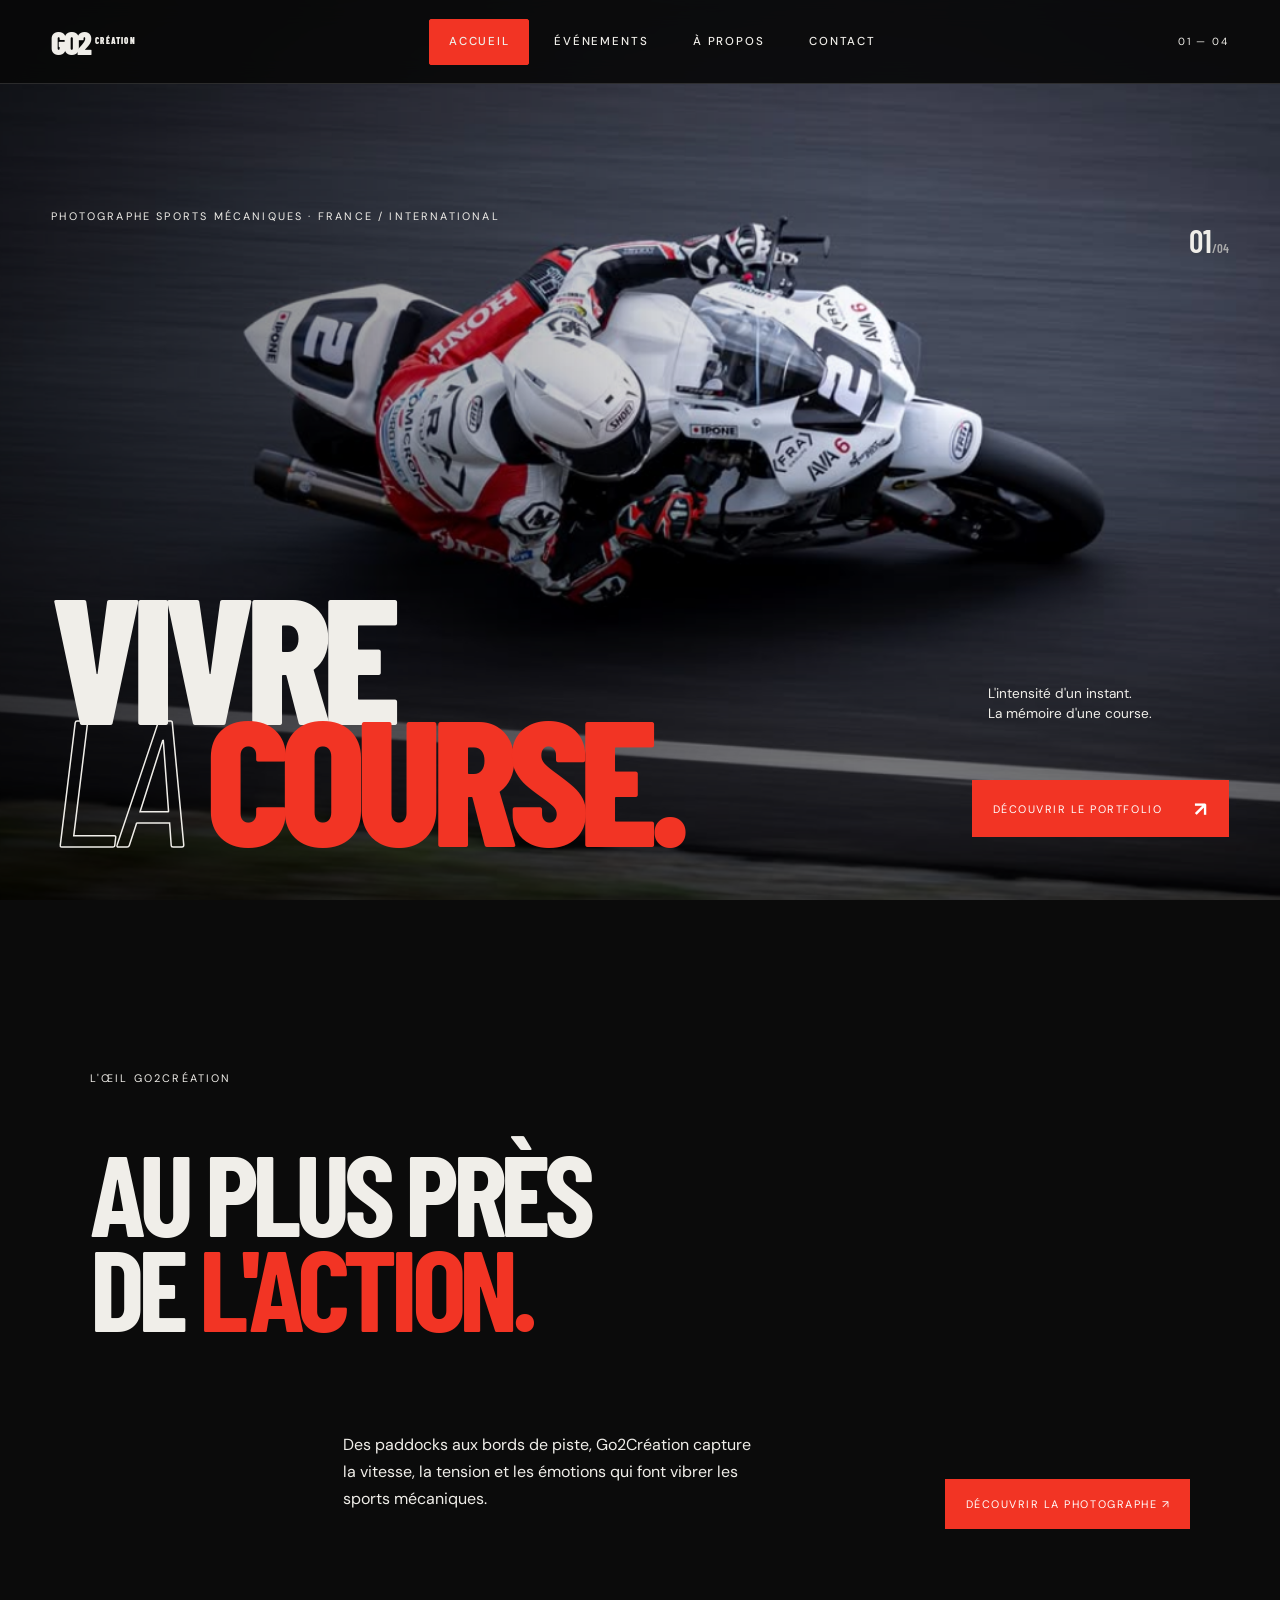
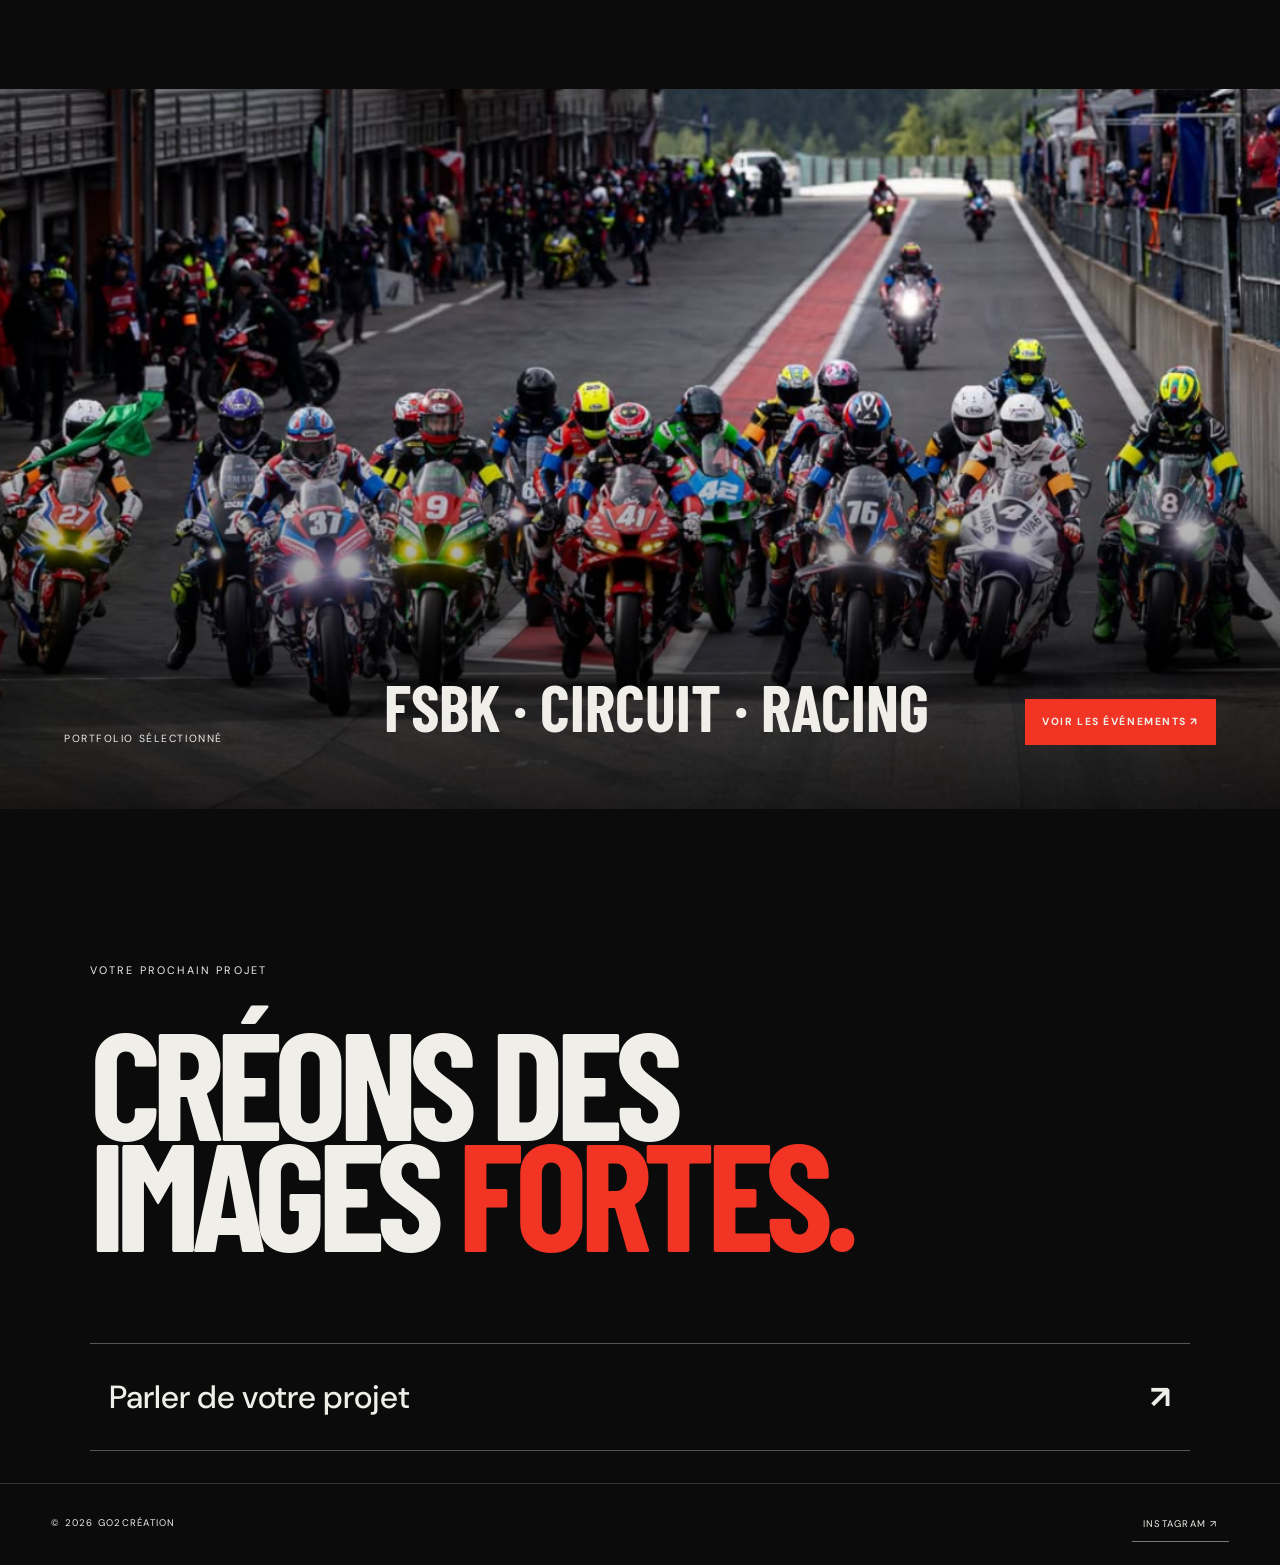
==== index.html @ c4bd7924 "Build Go2Creation motorsport photography portfolio" ====
<!doctype html><html lang="fr"><head><meta charset="UTF-8"><meta name="viewport" content="width=device-width,initial-scale=1"><meta name="description" content="Go2Création — photographe spécialisée en sports mécaniques, disponible en France et à l'international."><title>Go2Création — Photographe sports mécaniques</title><link rel="preconnect" href="https://fonts.googleapis.com"><link rel="preconnect" href="https://fonts.gstatic.com" crossorigin><link href="https://fonts.googleapis.com/css2?family=Barlow+Condensed:ital,wght@0,400;0,600;0,700;0,800;0,900;1,700&family=DM+Sans:wght@400;500;600&display=swap" rel="stylesheet"><link rel="stylesheet" href="styles.css"></head><body><div class="loader"><span>GO2</span><div class="loader-line"></div></div><header class="nav"><a class="logo" href="index.html">GO2<span>CRÉATION</span></a><button class="menu-toggle" aria-label="Ouvrir le menu" aria-expanded="false"><i></i><i></i></button><nav class="nav-links"><a class="active" href="index.html">Accueil</a><a href="events.html">Événements</a><a href="about.html">À propos</a><a href="contact.html">Contact</a></nav><span class="nav-index">01 — 04</span></header><main><section class="hero"><img src="image/Content_1.png" alt="Pilote moto en pleine courbe" class="hero-image"><div class="hero-shade"></div><p class="eyebrow hero-kicker">Photographe sports mécaniques · France / International</p><div class="hero-title"><h1>VIVRE<br><em>LA</em> <span>COURSE.</span></h1></div><p class="hero-copy">L'intensité d'un instant.<br>La mémoire d'une course.</p><a href="events.html" class="scroll-link"><span>Découvrir le portfolio</span><b>↗</b></a><p class="hero-number">01<span>/04</span></p></section><section class="intro section-pad"><p class="eyebrow reveal">L'œil Go2Création</p><h2 class="statement reveal">AU PLUS PRÈS<br>DE <span>L'ACTION.</span></h2><div class="intro-meta reveal"><p>Des paddocks aux bords de piste, Go2Création capture la vitesse, la tension et les émotions qui font vibrer les sports mécaniques.</p><a class="text-link" href="about.html">Découvrir la photographe ↗</a></div></section><section class="home-feature"><a href="events.html"><img src="image/Content_22.png" alt="Compétition de vitesse moto"><div><span>Portfolio sélectionné</span><strong>FSBK · CIRCUIT · RACING</strong><b>Voir les événements ↗</b></div></a></section><section class="contact home-cta section-pad"><p class="eyebrow reveal">Votre prochain projet</p><h2 class="reveal">CRÉONS DES<br>IMAGES <span>FORTES.</span></h2><a class="mail reveal" href="contact.html">Parler de votre projet <b>↗</b></a></section></main><footer class="site-footer"><p>© 2026 GO2CRÉATION</p><a href="https://www.instagram.com/go2creation/" target="_blank" rel="noopener">INSTAGRAM ↗</a></footer><script src="script.js"></script></body></html>
---- styles.css ----
:root{--ink:#0b0b0b;--paper:#f0eee9;--red:#f23424;--line:rgba(240,238,233,.22)}*{box-sizing:border-box}html{scroll-behavior:smooth}body{margin:0;background:var(--ink);color:var(--paper);font-family:'DM Sans',sans-serif;overflow-x:hidden}a{color:inherit;text-decoration:none}img{display:block;width:100%;height:100%;object-fit:cover}button{font:inherit}.loader{position:fixed;inset:0;z-index:100;background:var(--red);display:grid;place-content:center;transition:transform .8s cubic-bezier(.77,0,.18,1);transform-origin:top}.loader.done{transform:translateY(-100%)}.loader span{font:900 8rem/1 'Barlow Condensed';letter-spacing:-.08em}.loader-line{height:2px;background:#fff;margin-top:1rem;animation:loading .8s ease both}@keyframes loading{from{transform:scaleX(0)}to{transform:scaleX(1)}}.nav{position:fixed;z-index:20;top:0;left:0;width:100%;height:88px;padding:0 4vw;display:flex;align-items:center;justify-content:space-between;mix-blend-mode:difference}.logo{font:900 2rem/1 'Barlow Condensed';letter-spacing:-.07em}.logo span{font-size:.55rem;letter-spacing:.14em;margin-left:.35rem}.nav-links{display:flex;gap:2.5rem}.nav-links a{font:500 .72rem 'DM Sans';text-transform:uppercase;letter-spacing:.16em;position:relative}.nav-links a:after{content:"";position:absolute;left:0;right:100%;bottom:-6px;height:1px;background:white;transition:.3s}.nav-links a:hover:after{right:0}.nav-index{font-size:.65rem;letter-spacing:.18em}.menu-toggle{display:none}.hero{height:100svh;min-height:650px;position:relative;display:flex;align-items:flex-end;padding:0 4vw 7vh;overflow:hidden}.hero-image{position:absolute;inset:0;animation:heroZoom 12s ease-out both}@keyframes heroZoom{from{transform:scale(1.08)}to{transform:scale(1)}}.hero-shade{position:absolute;inset:0;background:linear-gradient(90deg,rgba(0,0,0,.6),transparent 68%),linear-gradient(0deg,rgba(0,0,0,.65),transparent 55%)}.eyebrow{text-transform:uppercase;letter-spacing:.2em;font-size:.68rem}.hero-kicker{position:absolute;top:22%;left:4vw}.hero-title{position:relative;z-index:1}.hero h1,.statement,.feature-info h3,.event-card h3,.about h2,.contact h2{font-family:'Barlow Condensed',sans-serif;margin:0;text-transform:uppercase;letter-spacing:-.055em}.hero h1{font-size:clamp(5.6rem,14vw,13.5rem);line-height:.68;font-weight:800}.hero h1 em{font-weight:400;color:transparent;-webkit-text-stroke:1.5px var(--paper)}.hero h1 span,.statement span,.about h2 span,.contact h2 span{color:var(--red)}.hero-copy{position:absolute;right:10vw;bottom:18%;line-height:1.5;font-size:.85rem}.scroll-link{position:absolute;right:4vw;bottom:7%;display:flex;gap:2rem;align-items:center;font-size:.7rem;text-transform:uppercase;letter-spacing:.15em}.scroll-link b{font-size:1.25rem}.hero-number{position:absolute;right:4vw;top:21%;font:600 2rem 'Barlow Condensed'}.hero-number span{font-size:.8rem;color:#aaa}.section-pad{padding:10rem 7vw}.intro{min-height:85vh;display:flex;flex-direction:column;justify-content:center}.statement{font-size:clamp(4rem,9vw,9rem);line-height:.83;font-weight:700;margin:3rem 0 5rem}.intro-meta{display:flex;align-items:flex-end;justify-content:flex-end;gap:15vw}.intro-meta>p:first-child{max-width:410px;font-size:1rem;line-height:1.7}.coords{font:.65rem/1.7 monospace;color:#8b8b8b}.events{background:var(--paper);color:var(--ink)}.section-head{display:flex;justify-content:space-between;border-bottom:1px solid #aaa;padding-bottom:1.2rem;margin-bottom:5rem}.section-head p:last-child{font-size:.7rem}.feature-image{height:65vw;max-height:790px}.image-hover{position:relative;overflow:hidden}.image-hover img{transition:transform .8s cubic-bezier(.2,.7,.2,1);filter:saturate(.85)}.image-hover:hover img{transform:scale(1.035)}.image-hover span{position:absolute;right:1.4rem;bottom:1.4rem;background:var(--paper);color:var(--ink);padding:.8rem 1rem;font-size:.65rem;text-transform:uppercase;letter-spacing:.1em;transform:translateY(10px);opacity:0;transition:.3s}.image-hover:hover span{transform:none;opacity:1}.feature-info{display:grid;grid-template-columns:8vw 1fr auto;padding:2rem 0 7rem}.feature-info h3{font-size:clamp(3rem,7vw,7rem);line-height:.8}.feature-info div p,.event-card div>p:last-child{font-size:.68rem;text-transform:uppercase;letter-spacing:.1em;margin-top:1.3rem}.event-no,.year{font:600 1.1rem 'Barlow Condensed'}.event-grid{display:grid;grid-template-columns:1fr 1fr;gap:8vw}.event-card .image-hover{height:58vw;max-height:680px}.event-card.offset{margin-top:13rem}.event-card>div:last-child{padding:1.5rem 0 6rem;position:relative}.event-card h3{font-size:clamp(3rem,6vw,6rem);line-height:1}.event-card>div>p:first-child{font:600 1rem 'Barlow Condensed';position:absolute;right:0}.event-card b{float:right}.archive{margin-top:5rem}.archive>.eyebrow{margin-bottom:2rem}.archive a{display:grid;grid-template-columns:8vw 1fr 1fr auto;align-items:center;border-top:1px solid #aaa;padding:1.8rem 0;transition:.25s}.archive a:last-child{border-bottom:1px solid #aaa}.archive a:hover{padding-left:1rem;background:#e4e1db}.archive span{font:.8rem monospace}.archive strong{font:600 clamp(1.6rem,3vw,3rem) 'Barlow Condensed'}.archive small{letter-spacing:.12em}.gallery{padding:0 0 8rem}.marquee{overflow:hidden;padding:3rem 0;border-bottom:1px solid var(--line);font:700 clamp(3rem,7vw,7rem)/1 'Barlow Condensed';white-space:nowrap;color:transparent;-webkit-text-stroke:1px #777}.marquee div{width:max-content;animation:marquee 25s linear infinite}@keyframes marquee{to{transform:translateX(-50%)}}.gallery-grid,.gallery-more{padding:6rem 4vw;display:grid;grid-template-columns:repeat(3,1fr);grid-auto-rows:28vw;gap:1.2vw}.gallery-item{padding:0;border:0;background:none;overflow:hidden;cursor:zoom-in}.gallery-item img{transition:.6s}.gallery-item:hover img{transform:scale(1.04);filter:brightness(.75)}.gallery-item.tall{grid-row:span 2}.gallery-item.wide{grid-column:span 2}.gallery-more{padding-top:1.2vw}.load-more{display:flex;justify-content:space-between;width:calc(100% - 8vw);margin:0 4vw;background:transparent;border:1px solid #555;color:white;text-transform:uppercase;letter-spacing:.16em;padding:1.4rem;cursor:pointer;transition:.3s}.load-more:hover{background:var(--red);border-color:var(--red)}.about{display:grid;grid-template-columns:1fr 1fr;gap:9vw;background:#151515}.about-photo{height:720px;position:relative}.about-photo:before{content:"";position:absolute;z-index:1;inset:0;border:1px solid rgba(255,255,255,.2)}.about-photo span{position:absolute;bottom:1rem;left:1rem;z-index:2;font-size:.6rem;text-transform:uppercase;letter-spacing:.14em}.about-copy{align-self:center}.about h2{font-size:clamp(5rem,9vw,9rem);line-height:.75;margin:2rem 0 4rem}.about .lead{font:500 1.7rem/1.35 'Barlow Condensed';text-transform:uppercase;max-width:460px}.body-copy{color:#a8a8a8;line-height:1.8;max-width:500px;font-size:.9rem}.clients{display:grid;grid-template-columns:1fr 2fr;border-top:1px solid #444;margin-top:4rem;padding-top:1.5rem;font-size:.65rem;line-height:1.8}.clients span{color:#777}.clients p{margin:0}.contact{padding-bottom:2rem}.contact h2{font-size:clamp(5rem,12vw,12rem);line-height:.72;margin:3rem 0 6rem}.contact h2 em{font-weight:400;color:transparent;-webkit-text-stroke:1px var(--paper)}.mail{display:flex;justify-content:space-between;align-items:center;border-top:1px solid #555;border-bottom:1px solid #555;padding:2rem 0;font:500 clamp(1.1rem,2.5vw,2.4rem) 'DM Sans'}.mail:hover{color:var(--red)}.footer-row{padding:7rem 0 1rem;display:flex;justify-content:space-between;font-size:.6rem;letter-spacing:.12em}.footer-row div{display:flex;gap:2rem}.reveal{opacity:0;transform:translateY(35px);transition:opacity .8s,transform .8s}.reveal.visible{opacity:1;transform:none}.lightbox{position:fixed;inset:0;width:100%;height:100%;max-width:none;max-height:none;margin:0;border:0;padding:4vw;background:rgba(0,0,0,.94);z-index:50}.lightbox[open]{display:grid;place-items:center}.lightbox img{object-fit:contain;max-height:88vh}.lightbox button{position:absolute;right:2rem;top:1rem;border:0;background:none;color:white;font-size:2.5rem;cursor:pointer}
@media(max-width:760px){.nav{height:68px}.nav-index{display:none}.menu-toggle{display:block;border:0;background:none;width:32px;height:24px;position:relative;z-index:2}.menu-toggle i{display:block;height:1px;background:white;margin:7px 0}.nav-links{position:fixed;inset:0;background:var(--red);display:flex;flex-direction:column;align-items:center;justify-content:center;gap:2rem;transform:translateY(-100%);transition:.5s;mix-blend-mode:normal}.nav-links.open{transform:none}.nav-links a{font:700 3.5rem 'Barlow Condensed'}.hero{padding-bottom:12vh}.hero h1{font-size:24vw;line-height:.73}.hero-kicker{top:18%}.hero-copy{display:none}.hero-number{top:15%}.section-pad{padding:7rem 5vw}.statement{font-size:15vw}.intro-meta{justify-content:space-between;gap:2rem}.feature-image{height:70vh}.feature-info{grid-template-columns:15vw 1fr}.feature-info .year{display:none}.event-grid{grid-template-columns:1fr;gap:0}.event-card.offset{margin-top:1rem}.event-card .image-hover{height:65vh}.archive a{grid-template-columns:12vw 1fr auto}.archive small{display:none}.gallery-grid,.gallery-more{grid-template-columns:1fr 1fr;grid-auto-rows:55vw;padding:4rem 4vw;gap:2vw}.gallery-item.wide{grid-column:span 2}.about{grid-template-columns:1fr}.about-photo{height:65vh}.about-copy{padding-top:2rem}.contact h2{font-size:19vw}.footer-row{flex-wrap:wrap;gap:2rem}.footer-row div{order:3;width:100%}.loader span{font-size:6rem}}
@media(prefers-reduced-motion:reduce){*{scroll-behavior:auto!important;animation:none!important;transition:none!important}.reveal{opacity:1;transform:none}}
.archive-hero{min-height:75vh;padding:12rem 7vw 5rem;display:flex;flex-direction:column;justify-content:flex-end}.archive-hero h1{font:800 clamp(4.5rem,10vw,10rem)/.77 'Barlow Condensed';letter-spacing:-.05em;margin:2rem 0}.archive-hero h1 span{color:var(--red)}.archive-hero>div{display:flex;align-items:center;justify-content:space-between}.archive-hero>div>p{max-width:380px;color:#999;line-height:1.6}.upload-open,.form-submit{border:0;background:var(--red);color:white;padding:1.2rem 1.5rem;text-transform:uppercase;letter-spacing:.12em;font-size:.7rem;cursor:pointer}.event-archive{background:var(--paper);color:var(--ink);padding-top:5rem}.archive-toolbar{display:flex;justify-content:space-between;border-bottom:1px solid #aaa;padding-bottom:1.2rem;margin-bottom:3rem}.archive-toolbar p:last-child{font-size:.65rem;letter-spacing:.14em}.event-mosaic{display:grid;grid-template-columns:repeat(12,1fr);gap:1.5vw}.event-tile{grid-column:span 6;height:43vw;max-height:620px;position:relative;overflow:hidden;color:white}.event-tile:nth-child(3n+1){grid-column:span 7}.event-tile:nth-child(3n+2){grid-column:span 5}.event-tile img{transition:transform .8s}.event-tile:hover img{transform:scale(1.04)}.event-tile:after{content:"";position:absolute;inset:0;background:linear-gradient(0deg,rgba(0,0,0,.85),transparent 65%)}.event-tile>div{position:absolute;z-index:1;left:2rem;right:2rem;bottom:2rem}.event-tile p{font-size:.6rem;letter-spacing:.13em;text-transform:uppercase}.event-tile h2{font:700 clamp(2.3rem,4.5vw,4.8rem)/.9 'Barlow Condensed';text-transform:uppercase;margin:.5rem 0}.event-tile b{font-size:.62rem;text-transform:uppercase;letter-spacing:.13em}.tile-index{position:absolute;z-index:1;top:1.5rem;left:1.5rem;font:600 1rem 'Barlow Condensed'}.upload-dialog{width:min(720px,calc(100% - 2rem));max-width:none;border:0;padding:0;background:#161616;color:white}.upload-dialog::backdrop{background:rgba(0,0,0,.85)}.upload-dialog form{padding:4rem}.upload-dialog h2{font:800 clamp(3.5rem,7vw,6rem)/.75 'Barlow Condensed';margin:1.5rem 0 3rem}.upload-dialog h2 span{color:var(--red)}.dialog-close{position:absolute;top:1rem;right:1.2rem;background:none;border:0;color:white;font-size:2rem;cursor:pointer}.upload-dialog label{display:flex;flex-direction:column;gap:.6rem;margin:1rem 0;font-size:.65rem;text-transform:uppercase;letter-spacing:.1em}.upload-dialog input,.upload-dialog textarea{background:#222;border:1px solid #444;color:white;padding:1rem;font:400 .85rem 'DM Sans';resize:vertical}.form-row{display:grid;grid-template-columns:1fr 1fr;gap:1rem}.folder-picker{border:1px dashed #666;padding:1.2rem;position:relative;cursor:pointer}.folder-picker strong{font:600 1.2rem 'Barlow Condensed'}.folder-picker input{position:absolute;opacity:0;pointer-events:none}.folder-picker small{color:#888;text-transform:none;letter-spacing:0}.form-submit{width:100%;display:flex;justify-content:space-between;margin-top:1.5rem}.storage-note{font-size:.65rem;line-height:1.5;color:#777}.detail-loading{min-height:100vh;display:grid;place-content:center}.event-detail-hero{height:85vh;position:relative}.event-detail-hero>div:last-child{position:absolute;z-index:2;left:7vw;bottom:5rem}.event-detail-hero a,.event-detail-hero p{font-size:.65rem;text-transform:uppercase;letter-spacing:.13em}.event-detail-hero h1{font:800 clamp(4.5rem,10vw,10rem)/.8 'Barlow Condensed';text-transform:uppercase;max-width:900px;margin:1rem 0}.event-story{display:grid;grid-template-columns:1fr 2fr 1fr;gap:4rem;align-items:start}.event-story>p:nth-child(2){font:500 clamp(1.4rem,2.5vw,2.3rem)/1.45 'Barlow Condensed';margin:0}.event-story span{font-size:.65rem;letter-spacing:.13em;text-align:right}.event-photo-grid{padding:0 4vw 8rem;columns:3;column-gap:1.2vw}.event-photo-grid .gallery-item{width:100%;margin-bottom:1.2vw;break-inside:avoid}.event-photo-grid .gallery-item img{height:auto}.about-photo img{object-position:center}
@media(max-width:760px){.archive-hero{padding:9rem 5vw 4rem}.archive-hero h1{font-size:18vw}.archive-hero>div{align-items:flex-start;flex-direction:column;gap:2rem}.event-mosaic{display:block}.event-tile,.event-tile:nth-child(n){display:block;height:70vh;margin-bottom:1rem}.upload-dialog form{padding:3.5rem 1.5rem 2rem}.form-row{grid-template-columns:1fr}.event-detail-hero{height:75vh}.event-detail-hero>div:last-child{left:5vw;bottom:3rem}.event-detail-hero h1{font-size:18vw}.event-story{grid-template-columns:1fr;gap:1.5rem}.event-story span{text-align:left}.event-photo-grid{columns:2;column-gap:2vw}.event-photo-grid .gallery-item{margin-bottom:2vw}}
.nav-links a.active:after{right:0}.text-link{font-size:.7rem;text-transform:uppercase;letter-spacing:.14em;border-bottom:1px solid #666;padding-bottom:.5rem}.home-feature{height:80vh;min-height:600px;position:relative;overflow:hidden}.home-feature>a{display:block;height:100%}.home-feature img{transition:transform 1s}.home-feature:hover img{transform:scale(1.025)}.home-feature:after{content:"";position:absolute;inset:0;background:linear-gradient(0deg,rgba(0,0,0,.8),transparent 60%);pointer-events:none}.home-feature div{position:absolute;z-index:1;left:5vw;right:5vw;bottom:4rem;display:grid;grid-template-columns:1fr 2fr auto;align-items:end}.home-feature span,.home-feature b{font-size:.65rem;text-transform:uppercase;letter-spacing:.15em}.home-feature strong{font:700 clamp(2.5rem,5vw,5rem) 'Barlow Condensed'}.home-cta{padding-top:9rem}.site-footer{padding:1.4rem 4vw;border-top:1px solid #333;background:var(--ink);display:flex;justify-content:space-between;font-size:.6rem;letter-spacing:.13em}.page-hero{min-height:78vh;padding:11rem 7vw 5rem;display:flex;flex-direction:column;justify-content:flex-end;background:#111}.page-hero h1,.contact-page h1{font:800 clamp(7rem,16vw,15rem)/.66 'Barlow Condensed';letter-spacing:-.06em;margin:2.5rem 0;text-transform:uppercase}.page-hero h1 span,.contact-page h1 span{color:var(--red)}.page-hero>p:last-child{max-width:390px;line-height:1.6;color:#aaa}.about-hero{background:linear-gradient(120deg,#101010,#1d1d1d)}.about-strip{height:75vh;position:relative}.about-strip:after{content:"";position:absolute;inset:0;background:rgba(0,0,0,.45)}.about-strip blockquote{position:absolute;z-index:1;left:7vw;bottom:6rem;max-width:700px;margin:0;font:600 clamp(2.5rem,5vw,5rem)/1 'Barlow Condensed';text-transform:uppercase}.contact-page{min-height:calc(100svh - 50px);position:relative;padding:9rem 7vw 5rem}.contact-bg{position:absolute;inset:0}.contact-inner{position:relative;z-index:1;max-width:900px}.contact-page h1{font-size:clamp(6rem,13vw,12rem)}.contact-lead{max-width:520px;line-height:1.7;color:#ccc;margin-bottom:3rem}.contact-button{display:grid;grid-template-columns:1fr 2fr auto;align-items:center;border-top:1px solid rgba(255,255,255,.4);padding:1.5rem 0;transition:.25s}.contact-button:hover{padding-left:1rem;color:var(--red)}.contact-button span{font-size:.65rem;text-transform:uppercase;letter-spacing:.14em}.contact-button strong{font:500 clamp(1.2rem,2.3vw,2rem) 'DM Sans'}.availability{display:flex;justify-content:space-between;margin-top:3rem;font-size:.65rem;text-transform:uppercase;letter-spacing:.12em}.availability p:first-child span{display:inline-block;width:7px;height:7px;border-radius:50%;background:#4ade80;margin-right:.5rem}@media(max-width:760px){.home-feature div{grid-template-columns:1fr;gap:.7rem}.home-feature{height:65vh}.page-hero{min-height:70vh;padding-left:5vw}.page-hero h1{font-size:24vw}.contact-page{padding:8rem 5vw 4rem}.contact-page h1{font-size:22vw}.contact-button{grid-template-columns:1fr auto}.contact-button strong{display:none}.availability{display:block}.site-footer{padding:1.4rem 5vw}}
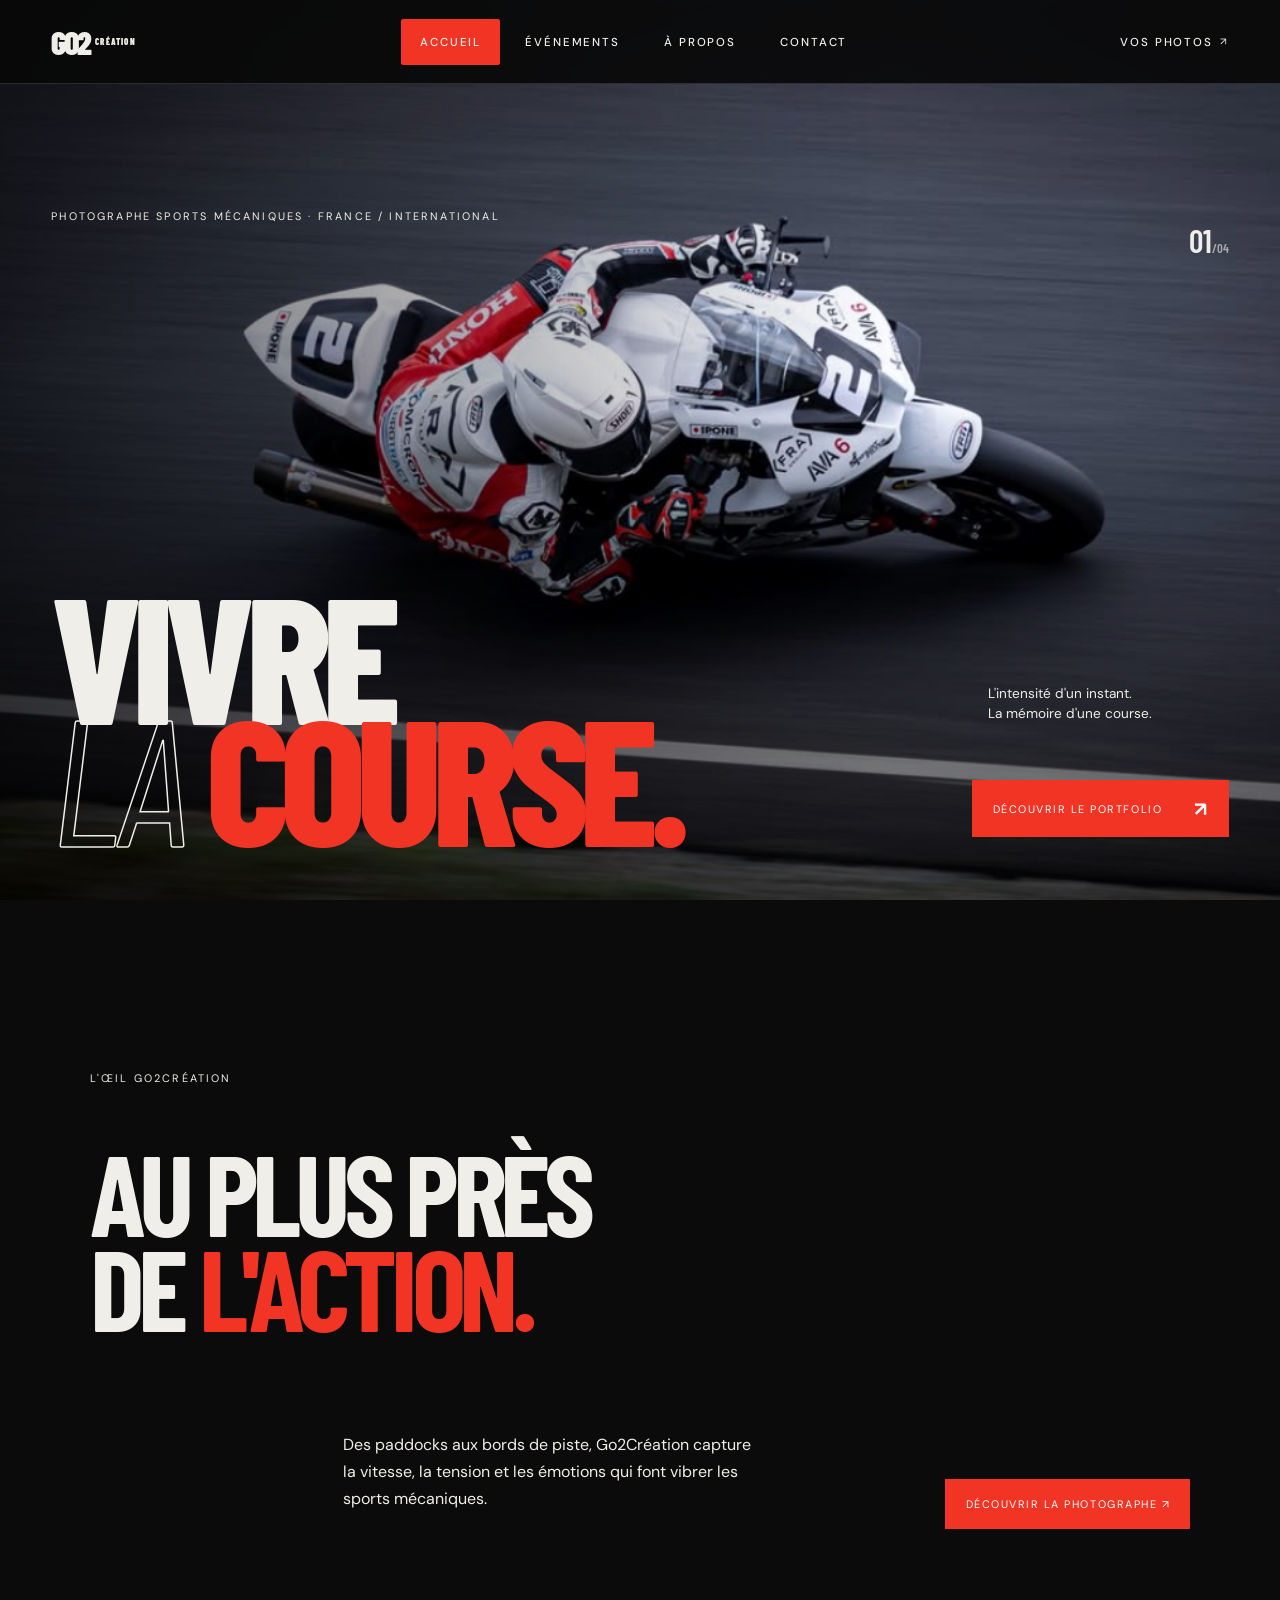
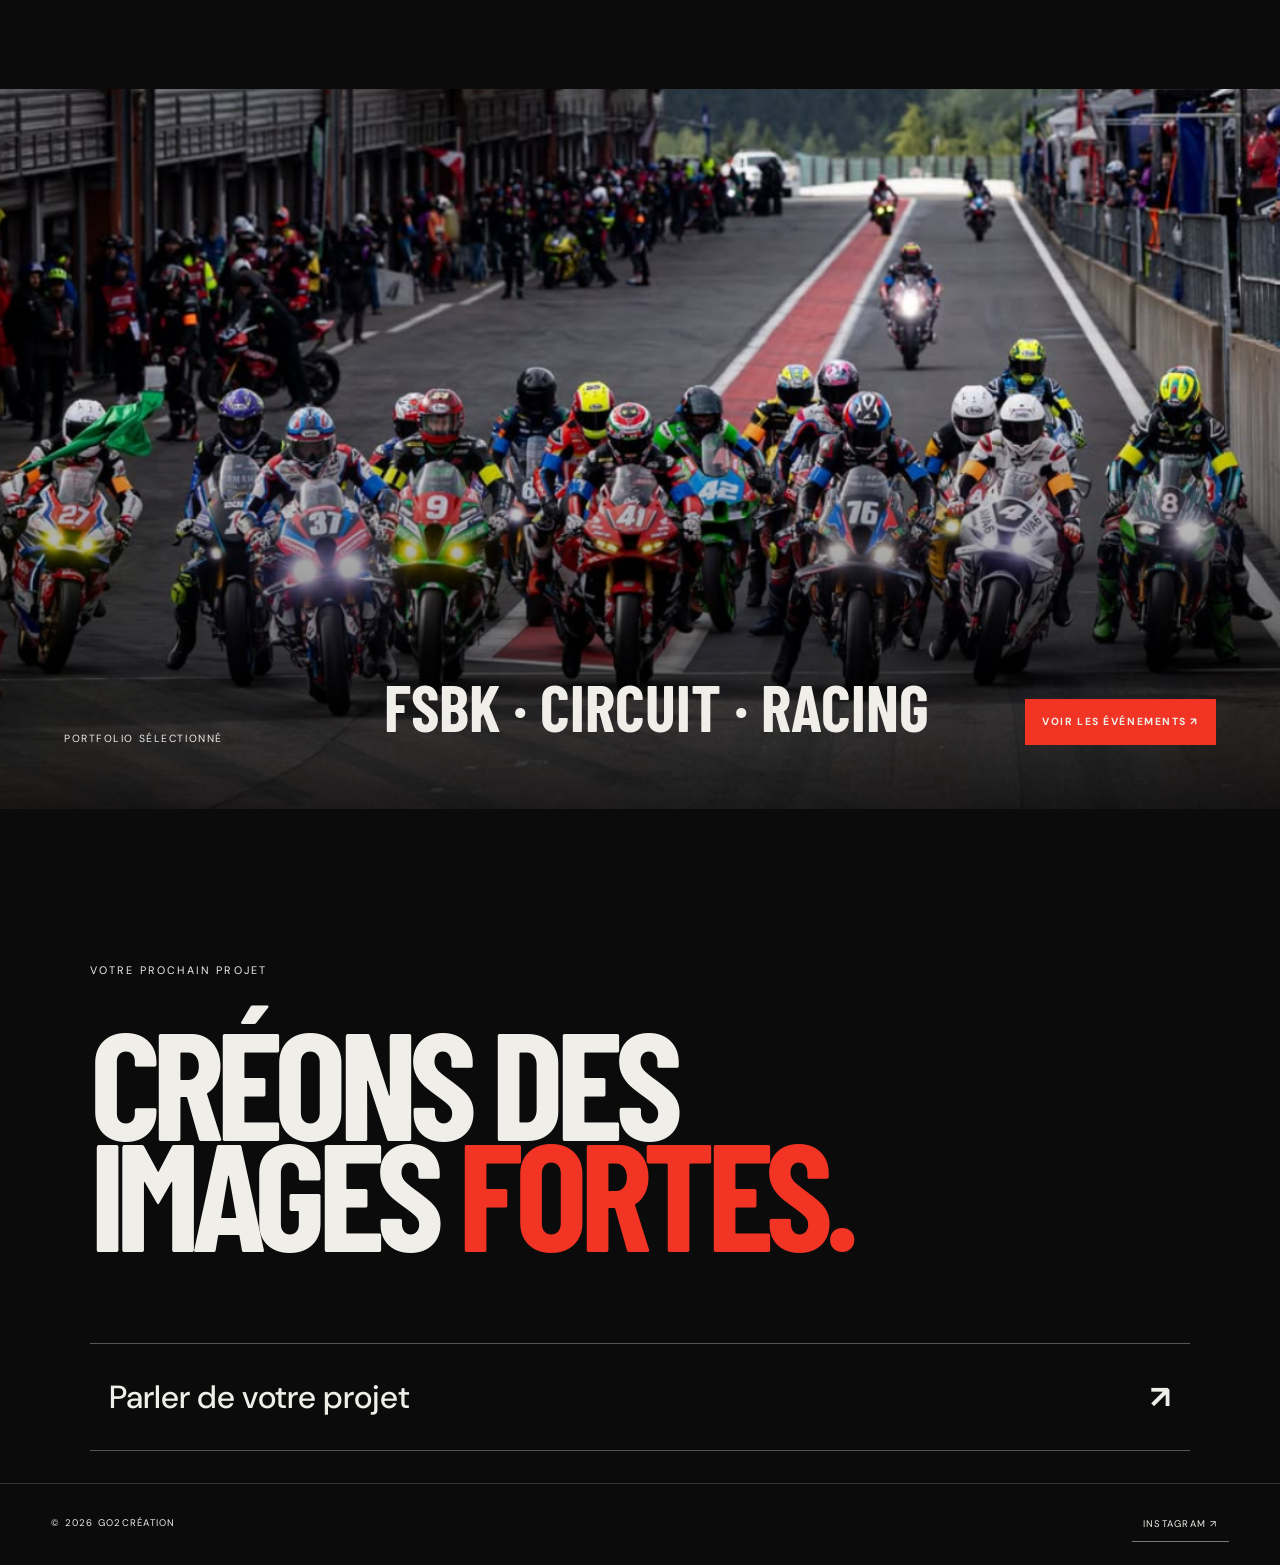
==== commit 98269a9a: "Adapt site for OVH hosting: responsive fixes, contact form, nav rework Deployment moved from GitHub " ====
--- a/index.html
+++ b/index.html
@@ -1 +1 @@
-<!doctype html><html lang="fr"><head><meta charset="UTF-8"><meta name="viewport" content="width=device-width,initial-scale=1"><meta name="description" content="Go2Création — photographe spécialisée en sports mécaniques, disponible en France et à l'international."><title>Go2Création — Photographe sports mécaniques</title><link rel="preconnect" href="https://fonts.googleapis.com"><link rel="preconnect" href="https://fonts.gstatic.com" crossorigin><link href="https://fonts.googleapis.com/css2?family=Barlow+Condensed:ital,wght@0,400;0,600;0,700;0,800;0,900;1,700&family=DM+Sans:wght@400;500;600&display=swap" rel="stylesheet"><link rel="stylesheet" href="styles.css"></head><body><div class="loader"><span>GO2</span><div class="loader-line"></div></div><header class="nav"><a class="logo" href="index.html">GO2<span>CRÉATION</span></a><button class="menu-toggle" aria-label="Ouvrir le menu" aria-expanded="false"><i></i><i></i></button><nav class="nav-links"><a class="active" href="index.html">Accueil</a><a href="events.html">Événements</a><a href="about.html">À propos</a><a href="contact.html">Contact</a></nav><span class="nav-index">01 — 04</span></header><main><section class="hero"><img src="image/Content_1.png" alt="Pilote moto en pleine courbe" class="hero-image"><div class="hero-shade"></div><p class="eyebrow hero-kicker">Photographe sports mécaniques · France / International</p><div class="hero-title"><h1>VIVRE<br><em>LA</em> <span>COURSE.</span></h1></div><p class="hero-copy">L'intensité d'un instant.<br>La mémoire d'une course.</p><a href="events.html" class="scroll-link"><span>Découvrir le portfolio</span><b>↗</b></a><p class="hero-number">01<span>/04</span></p></section><section class="intro section-pad"><p class="eyebrow reveal">L'œil Go2Création</p><h2 class="statement reveal">AU PLUS PRÈS<br>DE <span>L'ACTION.</span></h2><div class="intro-meta reveal"><p>Des paddocks aux bords de piste, Go2Création capture la vitesse, la tension et les émotions qui font vibrer les sports mécaniques.</p><a class="text-link" href="about.html">Découvrir la photographe ↗</a></div></section><section class="home-feature"><a href="events.html"><img src="image/Content_22.png" alt="Compétition de vitesse moto"><div><span>Portfolio sélectionné</span><strong>FSBK · CIRCUIT · RACING</strong><b>Voir les événements ↗</b></div></a></section><section class="contact home-cta section-pad"><p class="eyebrow reveal">Votre prochain projet</p><h2 class="reveal">CRÉONS DES<br>IMAGES <span>FORTES.</span></h2><a class="mail reveal" href="contact.html">Parler de votre projet <b>↗</b></a></section></main><footer class="site-footer"><p>© 2026 GO2CRÉATION</p><a href="https://www.instagram.com/go2creation/" target="_blank" rel="noopener">INSTAGRAM ↗</a></footer><script src="script.js"></script></body></html>
+<!doctype html><html lang="fr"><head><meta charset="UTF-8"><meta name="viewport" content="width=device-width,initial-scale=1"><meta name="description" content="Go2Création — photographe spécialisée en sports mécaniques, disponible en France et à l'international."><title>Go2Création — Photographe sports mécaniques</title><link rel="preconnect" href="https://fonts.googleapis.com"><link rel="preconnect" href="https://fonts.gstatic.com" crossorigin><link href="https://fonts.googleapis.com/css2?family=Barlow+Condensed:ital,wght@0,400;0,600;0,700;0,800;0,900;1,700&family=DM+Sans:wght@400;500;600&display=swap" rel="stylesheet"><link rel="stylesheet" href="styles.css"><link rel="stylesheet" href="ux.css"></head><body><div class="loader"><span>GO2</span><div class="loader-line"></div></div><header class="nav"><a class="logo" href="index.html">GO2<span>CRÉATION</span></a><button class="menu-toggle" aria-label="Ouvrir le menu" aria-expanded="false"><i></i><i></i></button><nav class="nav-links"><a class="active" href="index.html">Accueil</a><a href="events.html">Événements</a><a href="about.html">À propos</a><a href="contact.html">Contact</a><a class="nav-client nav-client-menu" href="https://www.jingoo.com/go2creation/acces-client.php#content" target="_blank" rel="noopener">Vos Photos <b>↗</b></a></nav><a class="nav-client nav-client-top" href="https://www.jingoo.com/go2creation/acces-client.php#content" target="_blank" rel="noopener">Vos Photos <b>↗</b></a></header><main><section class="hero"><img src="image/Content_1.png" alt="Pilote moto en pleine courbe" class="hero-image"><div class="hero-shade"></div><p class="eyebrow hero-kicker">Photographe sports mécaniques · France / International</p><div class="hero-title"><h1>VIVRE<br><em>LA</em> <span>COURSE.</span></h1></div><p class="hero-copy">L'intensité d'un instant.<br>La mémoire d'une course.</p><a href="events.html" class="scroll-link"><span>Découvrir le portfolio</span><b>↗</b></a><p class="hero-number">01<span>/04</span></p></section><section class="intro section-pad"><p class="eyebrow reveal">L'œil Go2Création</p><h2 class="statement reveal">AU PLUS PRÈS<br>DE <span>L'ACTION.</span></h2><div class="intro-meta reveal"><p>Des paddocks aux bords de piste, Go2Création capture la vitesse, la tension et les émotions qui font vibrer les sports mécaniques.</p><a class="text-link" href="about.html">Découvrir la photographe ↗</a></div></section><section class="home-feature"><a href="events.html"><img src="image/Content_22.png" alt="Compétition de vitesse moto"><div><span>Portfolio sélectionné</span><strong>FSBK · CIRCUIT · RACING</strong><b>Voir les événements ↗</b></div></a></section><section class="contact home-cta section-pad"><p class="eyebrow reveal">Votre prochain projet</p><h2 class="reveal">CRÉONS DES<br>IMAGES <span>FORTES.</span></h2><a class="mail reveal" href="contact.html">Parler de votre projet <b>↗</b></a></section></main><footer class="site-footer"><p>© 2026 GO2CRÉATION</p><a href="https://www.instagram.com/go2creation/" target="_blank" rel="noopener">INSTAGRAM ↗</a></footer><script src="script.js"></script></body></html>
--- a/styles.css
+++ b/styles.css
@@ -4,3 +4,8 @@
 .archive-hero{min-height:75vh;padding:12rem 7vw 5rem;display:flex;flex-direction:column;justify-content:flex-end}.archive-hero h1{font:800 clamp(4.5rem,10vw,10rem)/.77 'Barlow Condensed';letter-spacing:-.05em;margin:2rem 0}.archive-hero h1 span{color:var(--red)}.archive-hero>div{display:flex;align-items:center;justify-content:space-between}.archive-hero>div>p{max-width:380px;color:#999;line-height:1.6}.upload-open,.form-submit{border:0;background:var(--red);color:white;padding:1.2rem 1.5rem;text-transform:uppercase;letter-spacing:.12em;font-size:.7rem;cursor:pointer}.event-archive{background:var(--paper);color:var(--ink);padding-top:5rem}.archive-toolbar{display:flex;justify-content:space-between;border-bottom:1px solid #aaa;padding-bottom:1.2rem;margin-bottom:3rem}.archive-toolbar p:last-child{font-size:.65rem;letter-spacing:.14em}.event-mosaic{display:grid;grid-template-columns:repeat(12,1fr);gap:1.5vw}.event-tile{grid-column:span 6;height:43vw;max-height:620px;position:relative;overflow:hidden;color:white}.event-tile:nth-child(3n+1){grid-column:span 7}.event-tile:nth-child(3n+2){grid-column:span 5}.event-tile img{transition:transform .8s}.event-tile:hover img{transform:scale(1.04)}.event-tile:after{content:"";position:absolute;inset:0;background:linear-gradient(0deg,rgba(0,0,0,.85),transparent 65%)}.event-tile>div{position:absolute;z-index:1;left:2rem;right:2rem;bottom:2rem}.event-tile p{font-size:.6rem;letter-spacing:.13em;text-transform:uppercase}.event-tile h2{font:700 clamp(2.3rem,4.5vw,4.8rem)/.9 'Barlow Condensed';text-transform:uppercase;margin:.5rem 0}.event-tile b{font-size:.62rem;text-transform:uppercase;letter-spacing:.13em}.tile-index{position:absolute;z-index:1;top:1.5rem;left:1.5rem;font:600 1rem 'Barlow Condensed'}.upload-dialog{width:min(720px,calc(100% - 2rem));max-width:none;border:0;padding:0;background:#161616;color:white}.upload-dialog::backdrop{background:rgba(0,0,0,.85)}.upload-dialog form{padding:4rem}.upload-dialog h2{font:800 clamp(3.5rem,7vw,6rem)/.75 'Barlow Condensed';margin:1.5rem 0 3rem}.upload-dialog h2 span{color:var(--red)}.dialog-close{position:absolute;top:1rem;right:1.2rem;background:none;border:0;color:white;font-size:2rem;cursor:pointer}.upload-dialog label{display:flex;flex-direction:column;gap:.6rem;margin:1rem 0;font-size:.65rem;text-transform:uppercase;letter-spacing:.1em}.upload-dialog input,.upload-dialog textarea{background:#222;border:1px solid #444;color:white;padding:1rem;font:400 .85rem 'DM Sans';resize:vertical}.form-row{display:grid;grid-template-columns:1fr 1fr;gap:1rem}.folder-picker{border:1px dashed #666;padding:1.2rem;position:relative;cursor:pointer}.folder-picker strong{font:600 1.2rem 'Barlow Condensed'}.folder-picker input{position:absolute;opacity:0;pointer-events:none}.folder-picker small{color:#888;text-transform:none;letter-spacing:0}.form-submit{width:100%;display:flex;justify-content:space-between;margin-top:1.5rem}.storage-note{font-size:.65rem;line-height:1.5;color:#777}.detail-loading{min-height:100vh;display:grid;place-content:center}.event-detail-hero{height:85vh;position:relative}.event-detail-hero>div:last-child{position:absolute;z-index:2;left:7vw;bottom:5rem}.event-detail-hero a,.event-detail-hero p{font-size:.65rem;text-transform:uppercase;letter-spacing:.13em}.event-detail-hero h1{font:800 clamp(4.5rem,10vw,10rem)/.8 'Barlow Condensed';text-transform:uppercase;max-width:900px;margin:1rem 0}.event-story{display:grid;grid-template-columns:1fr 2fr 1fr;gap:4rem;align-items:start}.event-story>p:nth-child(2){font:500 clamp(1.4rem,2.5vw,2.3rem)/1.45 'Barlow Condensed';margin:0}.event-story span{font-size:.65rem;letter-spacing:.13em;text-align:right}.event-photo-grid{padding:0 4vw 8rem;columns:3;column-gap:1.2vw}.event-photo-grid .gallery-item{width:100%;margin-bottom:1.2vw;break-inside:avoid}.event-photo-grid .gallery-item img{height:auto}.about-photo img{object-position:center}
 @media(max-width:760px){.archive-hero{padding:9rem 5vw 4rem}.archive-hero h1{font-size:18vw}.archive-hero>div{align-items:flex-start;flex-direction:column;gap:2rem}.event-mosaic{display:block}.event-tile,.event-tile:nth-child(n){display:block;height:70vh;margin-bottom:1rem}.upload-dialog form{padding:3.5rem 1.5rem 2rem}.form-row{grid-template-columns:1fr}.event-detail-hero{height:75vh}.event-detail-hero>div:last-child{left:5vw;bottom:3rem}.event-detail-hero h1{font-size:18vw}.event-story{grid-template-columns:1fr;gap:1.5rem}.event-story span{text-align:left}.event-photo-grid{columns:2;column-gap:2vw}.event-photo-grid .gallery-item{margin-bottom:2vw}}
 .nav-links a.active:after{right:0}.text-link{font-size:.7rem;text-transform:uppercase;letter-spacing:.14em;border-bottom:1px solid #666;padding-bottom:.5rem}.home-feature{height:80vh;min-height:600px;position:relative;overflow:hidden}.home-feature>a{display:block;height:100%}.home-feature img{transition:transform 1s}.home-feature:hover img{transform:scale(1.025)}.home-feature:after{content:"";position:absolute;inset:0;background:linear-gradient(0deg,rgba(0,0,0,.8),transparent 60%);pointer-events:none}.home-feature div{position:absolute;z-index:1;left:5vw;right:5vw;bottom:4rem;display:grid;grid-template-columns:1fr 2fr auto;align-items:end}.home-feature span,.home-feature b{font-size:.65rem;text-transform:uppercase;letter-spacing:.15em}.home-feature strong{font:700 clamp(2.5rem,5vw,5rem) 'Barlow Condensed'}.home-cta{padding-top:9rem}.site-footer{padding:1.4rem 4vw;border-top:1px solid #333;background:var(--ink);display:flex;justify-content:space-between;font-size:.6rem;letter-spacing:.13em}.page-hero{min-height:78vh;padding:11rem 7vw 5rem;display:flex;flex-direction:column;justify-content:flex-end;background:#111}.page-hero h1,.contact-page h1{font:800 clamp(7rem,16vw,15rem)/.66 'Barlow Condensed';letter-spacing:-.06em;margin:2.5rem 0;text-transform:uppercase}.page-hero h1 span,.contact-page h1 span{color:var(--red)}.page-hero>p:last-child{max-width:390px;line-height:1.6;color:#aaa}.about-hero{background:linear-gradient(120deg,#101010,#1d1d1d)}.about-strip{height:75vh;position:relative}.about-strip:after{content:"";position:absolute;inset:0;background:rgba(0,0,0,.45)}.about-strip blockquote{position:absolute;z-index:1;left:7vw;bottom:6rem;max-width:700px;margin:0;font:600 clamp(2.5rem,5vw,5rem)/1 'Barlow Condensed';text-transform:uppercase}.contact-page{min-height:calc(100svh - 50px);position:relative;padding:9rem 7vw 5rem}.contact-bg{position:absolute;inset:0}.contact-inner{position:relative;z-index:1;max-width:900px}.contact-page h1{font-size:clamp(6rem,13vw,12rem)}.contact-lead{max-width:520px;line-height:1.7;color:#ccc;margin-bottom:3rem}.contact-button{display:grid;grid-template-columns:1fr 2fr auto;align-items:center;border-top:1px solid rgba(255,255,255,.4);padding:1.5rem 0;transition:.25s}.contact-button:hover{padding-left:1rem;color:var(--red)}.contact-button span{font-size:.65rem;text-transform:uppercase;letter-spacing:.14em}.contact-button strong{font:500 clamp(1.2rem,2.3vw,2rem) 'DM Sans'}.availability{display:flex;justify-content:space-between;margin-top:3rem;font-size:.65rem;text-transform:uppercase;letter-spacing:.12em}.availability p:first-child span{display:inline-block;width:7px;height:7px;border-radius:50%;background:#4ade80;margin-right:.5rem}@media(max-width:760px){.home-feature div{grid-template-columns:1fr;gap:.7rem}.home-feature{height:65vh}.page-hero{min-height:70vh;padding-left:5vw}.page-hero h1{font-size:24vw}.contact-page{padding:8rem 5vw 4rem}.contact-page h1{font-size:22vw}.contact-button{grid-template-columns:1fr auto}.contact-button strong{display:none}.availability{display:block}.site-footer{padding:1.4rem 5vw}}
+
+/* Accès galeries clients Jingoo — remplace l'ancien compteur .nav-index */
+.nav-client-top{font:500 .72rem 'DM Sans';text-transform:uppercase;letter-spacing:.16em;position:relative;white-space:nowrap}
+.nav-client-top:after{content:"";position:absolute;left:0;right:100%;bottom:-6px;height:1px;background:#fff;transition:.3s}
+.nav-client-top:hover:after{right:0}
--- a/ux.css
+++ b/ux.css
@@ -0,0 +1,183 @@
+.nav{height:84px;background:rgba(8,8,8,.9);backdrop-filter:blur(12px);mix-blend-mode:normal;border-bottom:1px solid rgba(255,255,255,.14)}
+.logo{display:flex;align-items:center;min-height:48px;padding:.5rem .7rem;margin-left:-.7rem}
+.nav-links{gap:.35rem}.nav-links a{display:flex;align-items:center;min-height:46px;padding:.75rem 1.15rem;border:1px solid transparent;border-radius:2px;transition:.2s}.nav-links a:after{display:none}.nav-links a:hover{background:rgba(255,255,255,.12);border-color:rgba(255,255,255,.25)}.nav-links a.active{background:var(--red);border-color:var(--red)}
+.scroll-link,.primary-link,.text-link{display:inline-flex;align-items:center;justify-content:space-between;gap:2rem;min-height:50px;padding:.9rem 1.2rem;background:var(--red);border:1px solid var(--red);color:#fff;font-size:.68rem;text-transform:uppercase;letter-spacing:.14em;transition:.2s}.scroll-link:hover,.primary-link:hover,.text-link:hover{background:#fff;border-color:#fff;color:#111;transform:translateY(-2px)}
+.home-feature div b{display:inline-flex;align-items:center;justify-content:center;justify-self:end;min-height:46px;padding:.85rem 1rem;background:var(--red);border:1px solid var(--red)}.home-feature:hover div b{background:#fff;color:#111}.event-tile{outline:2px solid transparent;outline-offset:3px}.event-tile b{display:inline-flex;padding:.7rem .85rem;background:var(--red);margin-top:.4rem}.event-tile:hover,.event-tile:focus-visible{outline-color:var(--red)}
+.mail{padding:2rem 1.2rem}.mail:hover{background:var(--red);color:white}.contact-button b{display:grid;place-items:center;width:44px;height:44px;background:var(--red);color:white}.site-footer a{padding:.7rem;border-bottom:1px solid #777}.site-footer a:hover{background:#fff;color:#111}
+.events-back{position:fixed;z-index:19;left:1.5rem;bottom:1.5rem;display:flex;align-items:center;gap:.8rem;padding:.75rem 1rem .75rem .75rem;background:var(--red);color:#fff;box-shadow:0 8px 30px rgba(0,0,0,.4);font-size:.67rem;text-transform:uppercase;letter-spacing:.12em}.events-back b{display:grid;place-items:center;width:34px;height:34px;background:white;color:#111;font-size:1.1rem}.events-back:hover{background:white;color:#111}.events-back:hover b{background:var(--red);color:white}
+a:focus-visible,button:focus-visible,input:focus-visible,textarea:focus-visible{outline:3px solid #ffd54a;outline-offset:3px}.studio-page{min-height:100vh;background:#101010}.studio-panel{width:min(760px,calc(100% - 2rem));margin:auto;padding:4rem 0 6rem}.studio-panel>.logo{width:max-content;margin-bottom:7rem}.studio-panel h1{font:800 clamp(4rem,9vw,8rem)/.75 'Barlow Condensed';margin:1.5rem 0 3.5rem}.studio-panel h1 span{color:var(--red)}.studio-panel form label{display:flex;flex-direction:column;gap:.65rem;margin:1.2rem 0;font-size:.68rem;text-transform:uppercase;letter-spacing:.1em}.studio-panel input,.studio-panel textarea{background:#1d1d1d;border:1px solid #555;color:white;padding:1rem;font:400 .9rem 'DM Sans'}.studio-back{display:inline-block;margin-top:2rem;padding:.8rem 0;border-bottom:1px solid #777;font-size:.7rem;text-transform:uppercase;letter-spacing:.12em}
+@media(max-width:760px){.nav{height:72px}.logo{min-height:44px}.menu-toggle{width:46px;height:44px;padding:7px;background:rgba(255,255,255,.12)}.nav-links{gap:.65rem}.nav-links a{font-size:2.6rem;min-width:75vw;justify-content:center;border-color:rgba(255,255,255,.35)}.home-feature div b{justify-self:start}.events-back{left:.75rem;bottom:.75rem}.studio-panel>.logo{margin-bottom:5rem}}
+
+/* ==========================================================================
+   RESPONSIVE — correctifs mobile / tablette
+   ========================================================================== */
+
+/* 1. BUG MAJEUR : backdrop-filter sur .nav en faisait le bloc conteneur des
+      descendants position:fixed. Le menu plein écran (.nav-links{inset:0})
+      était donc clippé à la hauteur de la barre (72px) : illisible, intouchable.
+      Le flou passe sur un pseudo-élément, .nav redevient un parent neutre. */
+.nav{backdrop-filter:none;-webkit-backdrop-filter:none;background:transparent;border-bottom:0}
+.nav:before{content:"";position:absolute;inset:0;z-index:-1;background:rgba(8,8,8,.9);backdrop-filter:blur(12px);-webkit-backdrop-filter:blur(12px);border-bottom:1px solid rgba(255,255,255,.14)}
+
+/* 2. Encoches / barres système (iPhone, Android gestuel) */
+.nav{padding-left:max(4vw,env(safe-area-inset-left));padding-right:max(4vw,env(safe-area-inset-right))}
+.events-back{bottom:max(.75rem,env(safe-area-inset-bottom));left:max(.75rem,env(safe-area-inset-left))}
+
+/* 3. Barre serrée en tablette / petit portable */
+@media(min-width:761px) and (max-width:1024px){
+  .nav-links{gap:.1rem}
+  .nav-links a{padding:.7rem .7rem;font-size:.64rem;letter-spacing:.1em}
+  .nav-client-top{font-size:.62rem;letter-spacing:.1em}
+}
+
+@media(max-width:760px){
+  /* 4. Menu plein écran : scrollable, cibles tactiles correctes */
+  .nav-links{padding:5.5rem 5vw 2rem;overflow-y:auto;overscroll-behavior:contain;gap:.65rem}
+  .nav-links a{font-size:clamp(1.5rem,7vw,2.6rem);min-width:min(75vw,340px);max-width:100%}
+
+  /* 5. HERO : c'était un empilement d'éléments en position absolue qui se
+        chevauchaient (titre sous le bouton, kicker sous le compteur), avec un
+        min-height:650px plus haut que l'écran. Passage en flux vertical. */
+  .hero{height:auto;min-height:100vh;min-height:100svh;flex-direction:column;align-items:flex-start;justify-content:flex-end;gap:1.2rem;padding:7rem 5vw 3rem}
+  .hero-kicker,.hero-title,.scroll-link{position:relative;z-index:1;top:auto;right:auto;bottom:auto;left:auto;width:100%}
+  .hero h1{font-size:19vw;line-height:.78}
+  .hero-number{display:none}
+  .scroll-link{justify-content:space-between;gap:1rem}
+
+  /* 6. Blocs internes trop serrés */
+  .intro-meta{flex-direction:column;align-items:flex-start;gap:2rem}
+  .intro-meta>p:first-child{max-width:none}
+  .about-strip{height:auto;min-height:60vh;padding:4rem 5vw;display:flex;align-items:flex-end}
+  .about-strip img{position:absolute;inset:0}
+  .about-strip blockquote{position:relative;z-index:1;left:auto;bottom:auto;max-width:none;font-size:clamp(1.8rem,7vw,2.6rem)}
+  .page-hero{padding:8rem 5vw 3rem;min-height:65vh}
+  .page-hero h1{font-size:20vw}
+  .site-footer{flex-wrap:wrap;gap:.6rem}
+}
+
+/* 7. Paysage sur téléphone : écran très bas, on compacte le menu */
+@media(max-width:900px) and (max-height:520px){
+  .nav-links{justify-content:flex-start;padding-top:4.5rem}
+  .nav-links a{font-size:1.4rem;min-height:40px;padding:.5rem 1rem}
+  .hero{min-height:auto;padding-top:5.5rem}
+  .hero h1{font-size:11vw}
+}
+
+/* 8. Garde-fou : plus aucun débordement horizontal */
+img,video,iframe{max-width:100%}
+
+/* ==========================================================================
+   CORRECTIFS — 2e passe
+   ========================================================================== */
+
+/* A. « Vos Photos » : dans la barre en desktop, dans le menu burger en mobile.
+      Deux ancres, une seule visible à la fois selon le breakpoint. */
+.nav-links .nav-client-menu{display:none;border-color:rgba(242,52,36,.85)}
+@media(max-width:760px){
+  .nav-client-top{display:none}
+  .nav-links .nav-client-menu{display:flex}
+}
+
+/* B. Le bouton flottant « Tous les événements » recouvrait le footer.
+      On réserve sa hauteur sous le footer, uniquement sur les pages concernées. */
+.events-back ~ .site-footer{padding-bottom:calc(5rem + env(safe-area-inset-bottom))}
+
+
+/* ==========================================================================
+   CORRECTIFS — 3e passe : lien externe + respiration mobile
+   ========================================================================== */
+
+/* A. « Vos Photos » signalé comme lien sortant (flèche ↗) et détaché du menu */
+@media(min-width:761px){.nav-client-top{display:inline-flex;align-items:center;gap:.45rem}}
+.nav-client b{font-weight:400;font-size:.9em;line-height:1}
+.nav-links .nav-client-menu{gap:.6rem}
+@media(max-width:760px){
+  /* écart net entre « Contact » et le lien externe */
+  .nav-links .nav-client-menu{margin-top:1.9rem}
+}
+
+/* B. Trop de vide vertical en mobile — on resserre l'ensemble des sections. */
+@media(max-width:760px){
+  .section-pad{padding:4rem 5vw}
+  .intro{min-height:auto}
+  .statement{margin:1.5rem 0 2.5rem}
+  .intro-meta{gap:1.5rem}
+  .marquee{padding:1.75rem 0}
+  .feature-info{padding:1.5rem 0 3.5rem}
+  .event-card>div:last-child{padding:1.25rem 0 3rem}
+  .gallery-grid,.gallery-more{padding:2.5rem 4vw}
+  .home-cta{padding-top:4.5rem}
+  .contact h2{margin:1.5rem 0 2.5rem}
+  .mail{padding:1.4rem 1.1rem}
+  .about h2{margin:1.25rem 0 2rem}
+  .about-copy{padding-top:1.5rem}
+  .clients{margin-top:2rem}
+  .about-strip{min-height:50vh;padding:3rem 5vw}
+  .page-hero{padding:7rem 5vw 2.5rem;min-height:55vh}
+  .contact-page{padding:7rem 5vw 3rem}
+  .contact-lead{margin-bottom:2rem}
+  .availability{margin-top:2rem}
+  .archive-hero{padding:7rem 5vw 2.5rem;min-height:auto}
+  .archive-hero h1{margin:1.25rem 0}
+  .archive-hero>div{gap:1.25rem}
+  .event-archive{padding-top:3rem}
+  .archive-toolbar{margin-bottom:2rem}
+  .event-tile{height:58vh;margin-bottom:.75rem}
+  .event-detail-hero{height:62vh}
+  .event-detail-hero>div:last-child{bottom:2rem}
+  .event-photo-grid{padding:0 5vw 3rem}
+  .studio-panel{padding:3rem 0 4rem}
+  .studio-panel>.logo{margin-bottom:2.5rem}
+  .studio-panel h1{margin:1rem 0 2rem}
+}
+
+/* ==========================================================================
+   GRILLE MASONRY — page reportage
+   Colonnes CSS (multi-column) : chaque photo garde son ratio naturel et se
+   place dans la colonne la plus courte. Aucun recadrage, aucun trou sous les
+   photos courtes. Le nombre de colonnes s'adapte au nombre de photos.
+   Rappel : l'ordre de lecture est vertical (colonne par colonne).
+   ========================================================================== */
+.event-photo-grid{display:block;columns:3;column-gap:1.2vw;orphans:1;widows:1}
+.event-photo-grid .gallery-item{display:block;width:100%;margin:0 0 1.2vw;break-inside:avoid;-webkit-column-break-inside:avoid;page-break-inside:avoid}
+.event-photo-grid .gallery-item img{display:block;width:100%;height:auto;object-fit:contain}
+
+/* peu de photos : on élargit plutôt que de les réduire en vignettes */
+.event-photo-grid:has(.gallery-item:nth-child(-n+2):last-child){columns:1;max-width:1100px;margin-inline:auto}
+.event-photo-grid:has(.gallery-item:nth-child(3):last-child),
+.event-photo-grid:has(.gallery-item:nth-child(4):last-child){columns:2;column-gap:1.6vw}
+.event-photo-grid:has(.gallery-item:nth-child(3):last-child) .gallery-item,
+.event-photo-grid:has(.gallery-item:nth-child(4):last-child) .gallery-item{margin-bottom:1.6vw}
+
+@media(max-width:760px){
+  .event-photo-grid{columns:2;column-gap:2vw}
+  .event-photo-grid .gallery-item{margin-bottom:2vw}
+  .event-photo-grid:has(.gallery-item:nth-child(-n+2):last-child){columns:1}
+  .event-photo-grid:has(.gallery-item:nth-child(3):last-child),
+  .event-photo-grid:has(.gallery-item:nth-child(4):last-child){columns:2;column-gap:2vw}
+}
+
+/* ==========================================================================
+   FORMULAIRE DE CONTACT (page contact)
+   ========================================================================== */
+.contact-form{margin:0 0 2.5rem;max-width:620px;background:rgba(10,10,10,.72);backdrop-filter:blur(10px);-webkit-backdrop-filter:blur(10px);border:1px solid rgba(255,255,255,.16);padding:2rem}
+.contact-form label{display:flex;flex-direction:column;gap:.6rem;margin:0 0 1.1rem;font-size:.65rem;text-transform:uppercase;letter-spacing:.12em;color:#ddd}
+.contact-form input,.contact-form textarea{background:rgba(255,255,255,.06);border:1px solid rgba(255,255,255,.28);color:#fff;padding:.95rem 1rem;font:400 .9rem 'DM Sans';border-radius:2px;resize:vertical;width:100%}
+.contact-form input::placeholder,.contact-form textarea::placeholder{color:#7d7d7d}
+.contact-form input:focus,.contact-form textarea:focus{border-color:var(--red);background:rgba(255,255,255,.1);outline:none}
+.contact-form .form-row{display:grid;grid-template-columns:1fr 1fr;gap:1rem}
+.contact-form .form-submit{width:100%;display:flex;align-items:center;justify-content:space-between;min-height:52px;margin-top:.4rem;border:1px solid var(--red);background:var(--red);color:#fff;padding:1rem 1.2rem;font:500 .7rem 'DM Sans';text-transform:uppercase;letter-spacing:.14em;cursor:pointer;transition:.2s}
+.contact-form .form-submit:hover:not(:disabled){background:#fff;border-color:#fff;color:#111}
+.contact-form .form-submit:disabled{opacity:.6;cursor:progress}
+/* piège à robots : invisible pour l'humain, rempli par les bots */
+.contact-form .hp{position:absolute;left:-9999px;width:1px;height:1px;opacity:0;pointer-events:none}
+.form-status{margin:.9rem 0 0;font-size:.72rem;line-height:1.5;min-height:1em}
+.form-status.ok{color:#4ade80}
+.form-status.error{color:#ff8a7a}
+.form-rgpd{margin:.9rem 0 0;font-size:.6rem;line-height:1.6;color:#8a8a8a;text-transform:none;letter-spacing:.02em}
+
+@media(max-width:760px){
+  .contact-form{padding:1.4rem;margin-bottom:2rem}
+  .contact-form .form-row{grid-template-columns:1fr;gap:0}
+  .contact-page{min-height:auto}
+}
